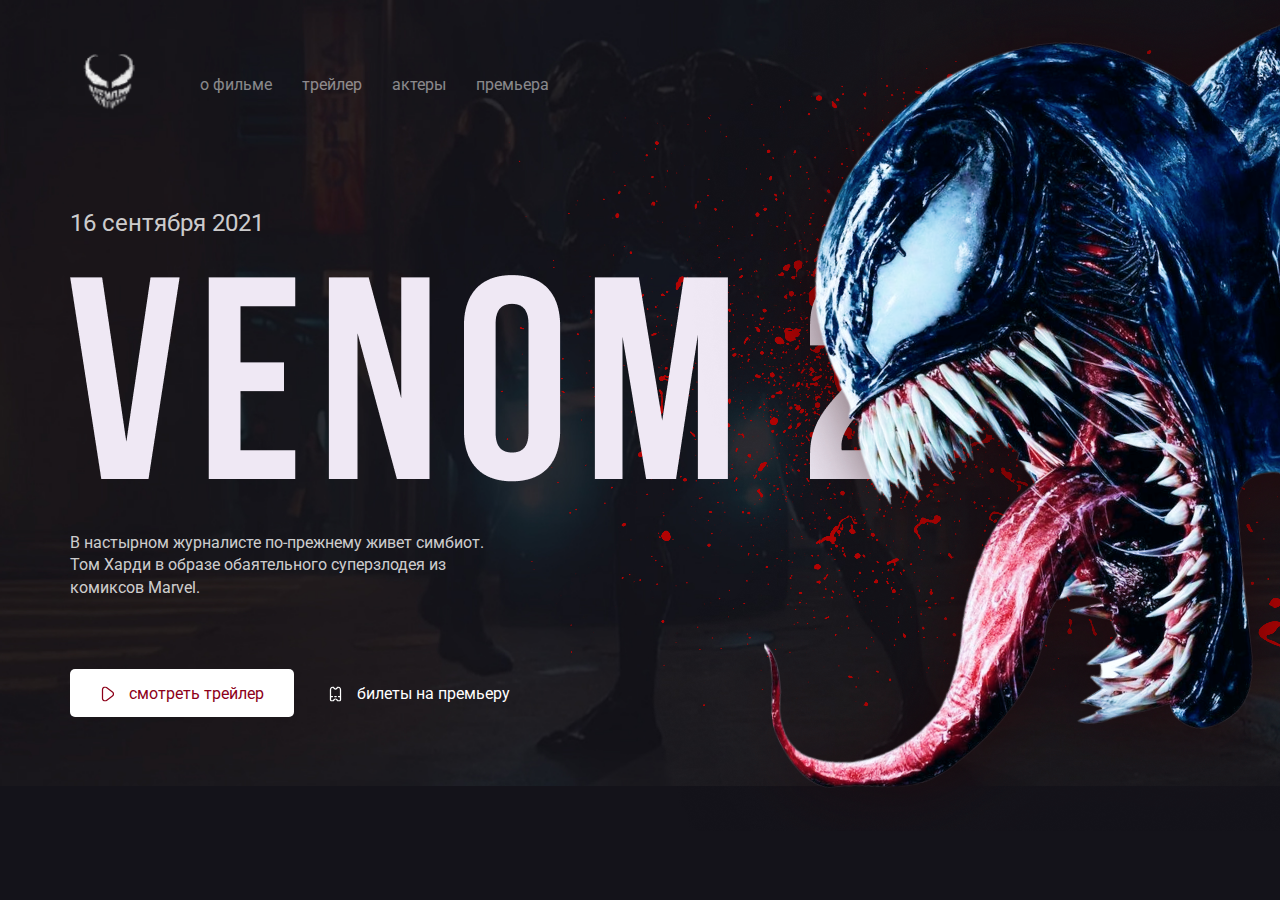
==== index.html @ eff96206 "Cоздала структуру проекта и сверстала шапку сайта" ====
<!DOCTYPE html>
<html lang="ru">
<head>
    <meta charset="UTF-8">
    <meta http-equiv="X-UA-Compatible" content="IE=edge">
    <meta name="viewport" content="width=device-width, initial-scale=1.0">
    <title>Venom 2-сайт о фильме</title>
    <link rel="preconnect" href="https://fonts.gstatic.com">
<link href="https://fonts.googleapis.com/css2?family=Roboto:wght@400;700&display=swap" rel="stylesheet">
    <link rel="stylesheet" href="css/normalize (1).css"/>
    <link rel="stylesheet" href="css/style.css"/>
</head>
<body class="blood">
    <div class="container">
   <header class="header">
    <a href="/" class="logo-link">
  <img width="80" height="85" src="img/logo.png" alt="^..^" class="logo-image">
 </a>
 <nav class="nav">
 <ul class="nav-menu">
    <li class="nav-menu-item">
         <a href="about.html" class="nav-menu-link">о фильме</a>
     </li> 

     <li class="nav-menu-item">
         <a href="trailer.html" class="nav-menu-link">трейлер</a>
     </li>

     <li class="nav-menu-item">
         <a href="actors.html" class="nav-menu-link">актеры</a>
     </li>

     <li class="nav-menu-item">
         <a href="premier.html" class="nav-menu-link">премьера</a>
     </li>
 
 </ul>
 </nav>
</header>
<div class="film">
    <div class="film-text">
        <span class="film-date">16 сентября 2021</span>
        <img  src="img/Venom 2.png"alt="^,,^"class="film-logo"/>
        <p class="film-description">В настырном журналисте по-прежнему живет симбиот. Том Харди в образе обаятельного суперзлодея из комиксов Marvel.</p>
    </div>
    <!--/.film-text-->
    <div class="button-group">
        <button class="button button-primary">
            <img width="15" src="img/play.svg" alt="^,,^" class="button-icon">
            <span class="button-text">смотреть трейлер</span>
        </button>
        <a href="trailer.html" class="button button-link">
            <img width="15"  src="img/ticket.svg" alt="^,,^" class="button-icon">
            <span class="button-text">билеты на премьеру</span>
        </a>
    </div>
</div>
 <!--/.film-->
    </div>
    <!--/.container-->
    <img src="img/venom.png"alt="^,,^"class="venom">
</body>
</html>
---- css/normalize (1).css ----
/*! normalize.css v8.0.1 | MIT License | github.com/necolas/normalize.css */

/* Document
   ========================================================================== */

/**
 * 1. Correct the line height in all browsers.
 * 2. Prevent adjustments of font size after orientation changes in iOS.
 */

html {
  line-height: 1.15; /* 1 */
  -webkit-text-size-adjust: 100%; /* 2 */
}

/* Sections
   ========================================================================== */

/**
 * Remove the margin in all browsers.
 */

body {
  margin: 0;
}

/**
 * Render the `main` element consistently in IE.
 */

main {
  display: block;
}

/**
 * Correct the font size and margin on `h1` elements within `section` and
 * `article` contexts in Chrome, Firefox, and Safari.
 */

h1 {
  font-size: 2em;
  margin: 0.67em 0;
}

/* Grouping content
   ========================================================================== */

/**
 * 1. Add the correct box sizing in Firefox.
 * 2. Show the overflow in Edge and IE.
 */

hr {
  box-sizing: content-box; /* 1 */
  height: 0; /* 1 */
  overflow: visible; /* 2 */
}

/**
 * 1. Correct the inheritance and scaling of font size in all browsers.
 * 2. Correct the odd `em` font sizing in all browsers.
 */

pre {
  font-family: monospace, monospace; /* 1 */
  font-size: 1em; /* 2 */
}

/* Text-level semantics
   ========================================================================== */

/**
 * Remove the gray background on active links in IE 10.
 */

a {
  background-color: transparent;
}

/**
 * 1. Remove the bottom border in Chrome 57-
 * 2. Add the correct text decoration in Chrome, Edge, IE, Opera, and Safari.
 */

abbr[title] {
  border-bottom: none; /* 1 */
  text-decoration: underline; /* 2 */
  text-decoration: underline dotted; /* 2 */
}

/**
 * Add the correct font weight in Chrome, Edge, and Safari.
 */

b,
strong {
  font-weight: bolder;
}

/**
 * 1. Correct the inheritance and scaling of font size in all browsers.
 * 2. Correct the odd `em` font sizing in all browsers.
 */

code,
kbd,
samp {
  font-family: monospace, monospace; /* 1 */
  font-size: 1em; /* 2 */
}

/**
 * Add the correct font size in all browsers.
 */

small {
  font-size: 80%;
}

/**
 * Prevent `sub` and `sup` elements from affecting the line height in
 * all browsers.
 */

sub,
sup {
  font-size: 75%;
  line-height: 0;
  position: relative;
  vertical-align: baseline;
}

sub {
  bottom: -0.25em;
}

sup {
  top: -0.5em;
}

/* Embedded content
   ========================================================================== */

/**
 * Remove the border on images inside links in IE 10.
 */

img {
  border-style: none;
}

/* Forms
   ========================================================================== */

/**
 * 1. Change the font styles in all browsers.
 * 2. Remove the margin in Firefox and Safari.
 */

button,
input,
optgroup,
select,
textarea {
  font-family: inherit; /* 1 */
  font-size: 100%; /* 1 */
  line-height: 1.15; /* 1 */
  margin: 0; /* 2 */
}

/**
 * Show the overflow in IE.
 * 1. Show the overflow in Edge.
 */

button,
input { /* 1 */
  overflow: visible;
}

/**
 * Remove the inheritance of text transform in Edge, Firefox, and IE.
 * 1. Remove the inheritance of text transform in Firefox.
 */

button,
select { /* 1 */
  text-transform: none;
}

/**
 * Correct the inability to style clickable types in iOS and Safari.
 */

button,
[type="button"],
[type="reset"],
[type="submit"] {
  -webkit-appearance: button;
}

/**
 * Remove the inner border and padding in Firefox.
 */

button::-moz-focus-inner,
[type="button"]::-moz-focus-inner,
[type="reset"]::-moz-focus-inner,
[type="submit"]::-moz-focus-inner {
  border-style: none;
  padding: 0;
}

/**
 * Restore the focus styles unset by the previous rule.
 */

button:-moz-focusring,
[type="button"]:-moz-focusring,
[type="reset"]:-moz-focusring,
[type="submit"]:-moz-focusring {
  outline: 1px dotted ButtonText;
}

/**
 * Correct the padding in Firefox.
 */

fieldset {
  padding: 0.35em 0.75em 0.625em;
}

/**
 * 1. Correct the text wrapping in Edge and IE.
 * 2. Correct the color inheritance from `fieldset` elements in IE.
 * 3. Remove the padding so developers are not caught out when they zero out
 *    `fieldset` elements in all browsers.
 */

legend {
  box-sizing: border-box; /* 1 */
  color: inherit; /* 2 */
  display: table; /* 1 */
  max-width: 100%; /* 1 */
  padding: 0; /* 3 */
  white-space: normal; /* 1 */
}

/**
 * Add the correct vertical alignment in Chrome, Firefox, and Opera.
 */

progress {
  vertical-align: baseline;
}

/**
 * Remove the default vertical scrollbar in IE 10+.
 */

textarea {
  overflow: auto;
}

/**
 * 1. Add the correct box sizing in IE 10.
 * 2. Remove the padding in IE 10.
 */

[type="checkbox"],
[type="radio"] {
  box-sizing: border-box; /* 1 */
  padding: 0; /* 2 */
}

/**
 * Correct the cursor style of increment and decrement buttons in Chrome.
 */

[type="number"]::-webkit-inner-spin-button,
[type="number"]::-webkit-outer-spin-button {
  height: auto;
}

/**
 * 1. Correct the odd appearance in Chrome and Safari.
 * 2. Correct the outline style in Safari.
 */

[type="search"] {
  -webkit-appearance: textfield; /* 1 */
  outline-offset: -2px; /* 2 */
}

/**
 * Remove the inner padding in Chrome and Safari on macOS.
 */

[type="search"]::-webkit-search-decoration {
  -webkit-appearance: none;
}

/**
 * 1. Correct the inability to style clickable types in iOS and Safari.
 * 2. Change font properties to `inherit` in Safari.
 */

::-webkit-file-upload-button {
  -webkit-appearance: button; /* 1 */
  font: inherit; /* 2 */
}

/* Interactive
   ========================================================================== */

/*
 * Add the correct display in Edge, IE 10+, and Firefox.
 */

details {
  display: block;
}

/*
 * Add the correct display in all browsers.
 */

summary {
  display: list-item;
}

/* Misc
   ========================================================================== */

/**
 * Add the correct display in IE 10+.
 */

template {
  display: none;
}

/**
 * Add the correct display in IE 10.
 */

[hidden] {
  display: none;
}
---- css/style.css ----
body{
    color: #fff;
    font-family: 'Roboto', sans-serif;
}
.container{
    max-width: 1140px;
    margin: auto;
}
.header{
    display: flex;
    align-items: center;
    padding-top: 40px;
    margin-bottom: 80px;
}
.logo-link{
    display: inline-blocks;
    margin-right: 50px;
}
.nav-menu{
    margin: 0;
    padding: 0;
    list-style: none;
    display: flex;
}
.nav-menu-item{
    margin-right: 30px;
}
.nav-menu-link{
    text-decoration: none;
    color:  rgb(255, 255, 255,0.5);
}
.film-date{
    display: block;
    font-size: 24px;
    line-height: 28px;
    margin-bottom: 38px;
    color:rgb(255, 255, 255,0.8);
}
.film-description {
    margin-top: 45px;
    max-width: 423px;
    font-size: 16px;
    line-height: 140%;
    color: rgba(255,255,255,0.8);
}
.button{
    padding: 15px 30px;
    border: none;
    border-radius: 5px;
    text-decoration: none;
    cursor: pointer;
}
.button-icon,.button-text{
    display: inline-block;
    vertical-align: middle;
}
.button-text{
    font-size: 16px;
    line-height: 16px;
    margin-left: 10px;
}
.button-primary{
    color: rgba(141, 0, 25, 1);
    background-color: #ffff;
}
.button-link{
    color:#fff;
}
.button-group{
    margin-top: 70px;
}
.venom{
    position: absolute;
    top: 0;
    right: 0;
}
.blood{
    background: url("../img/image 3.png")no-repeat top right, #14131a url('../img/image\ 2.jpg')no-repeat center center/110%;
}
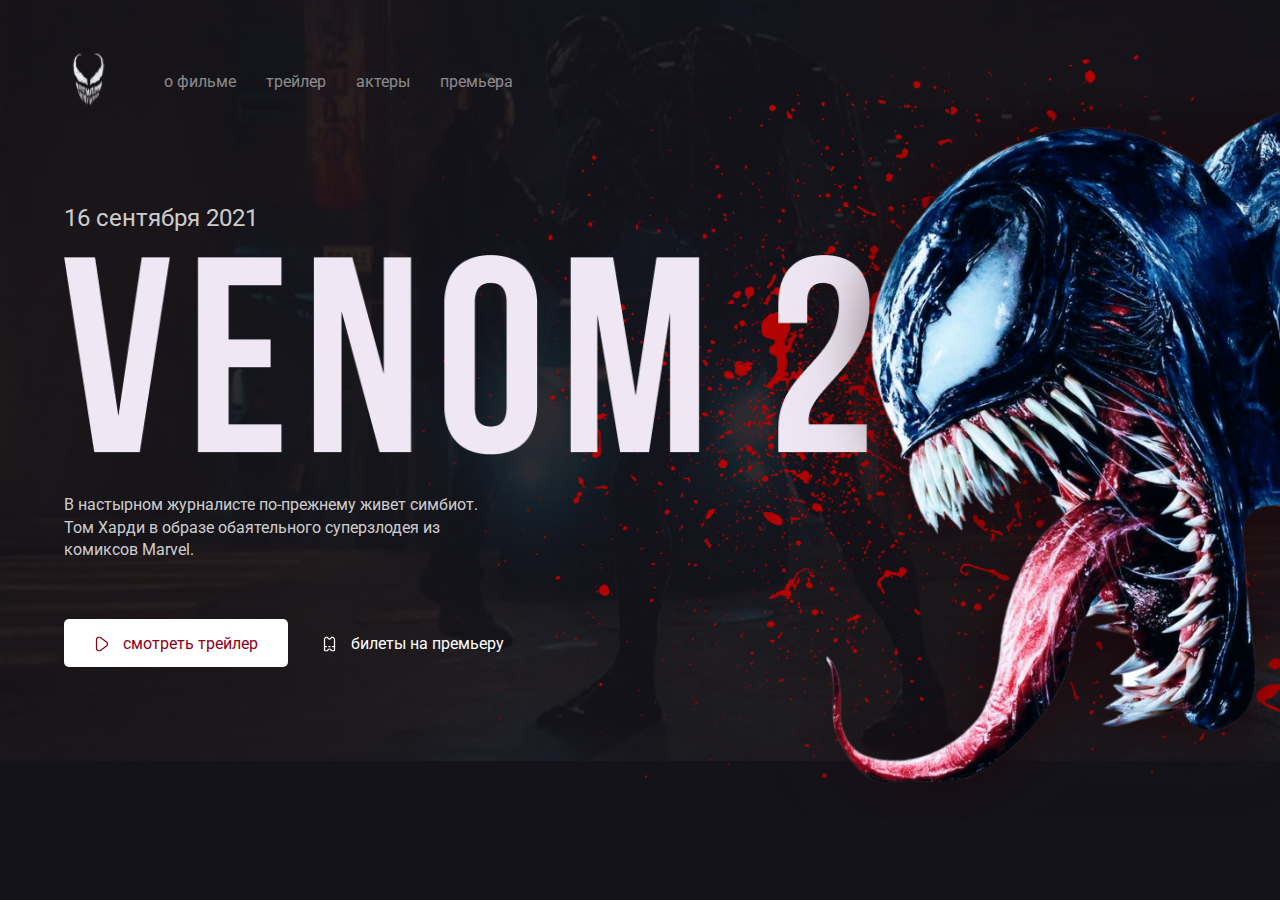
==== commit 7d424af5: "Add files via upload" ====
--- a/index.html
+++ b/index.html
@@ -4,7 +4,7 @@
     <meta charset="UTF-8">
     <meta http-equiv="X-UA-Compatible" content="IE=edge">
     <meta name="viewport" content="width=device-width, initial-scale=1.0">
-    <title>Venom 2-сайт о фильме</title>
+    <title>Главная-Venom 2</title>
     <link rel="preconnect" href="https://fonts.gstatic.com">
 <link href="https://fonts.googleapis.com/css2?family=Roboto:wght@400;700&display=swap" rel="stylesheet">
     <link rel="stylesheet" href="css/normalize (1).css"/>
@@ -14,9 +14,13 @@
     <div class="container">
    <header class="header">
     <a href="/" class="logo-link">
-  <img width="80" height="85" src="img/logo.png" alt="^..^" class="logo-image">
+  <img width="50" height="80" src="img/logo.png" alt="^..^" class="logo-image">
  </a>
  <nav class="nav">
+    <!--<button class="menu-button">
+         <span class="menu-button-text"></span>
+         <img src="img/Frame 3.svg" alt="^,,^" class="meu-btton-icon"
+     </button>--> 
  <ul class="nav-menu">
     <li class="nav-menu-item">
          <a href="about.html" class="nav-menu-link">о фильме</a>
--- a/css/style.css
+++ b/css/style.css
@@ -1,10 +1,19 @@
 body{
+    background-color:#14131a ;
     color: #fff;
     font-family: 'Roboto', sans-serif;
 }
 .container{
-    max-width: 1140px;
+   /* max-width: 1140px;*/
+    width: 90%;
     margin: auto;
+}
+.venom{
+    position: absolute;
+    top: 0;
+    right: 0;
+    max-width: 728px;
+    width: 50%;
 }
 .header{
     display: flex;
@@ -33,15 +42,18 @@
     display: block;
     font-size: 24px;
     line-height: 28px;
-    margin-bottom: 38px;
+    margin-bottom: 2%;
     color:rgb(255, 255, 255,0.8);
 }
 .film-description {
-    margin-top: 45px;
+    margin-top: 3%;
     max-width: 423px;
     font-size: 16px;
     line-height: 140%;
     color: rgba(255,255,255,0.8);
+}
+.film-logo{
+    width: 70%;
 }
 .button{
     padding: 15px 30px;
@@ -67,13 +79,119 @@
     color:#fff;
 }
 .button-group{
-    margin-top: 70px;
+    margin-top: 5%;
 }
+
+.blood{
+    background: url("../img/image 3.png")no-repeat top right/70%, #14131a url('../img/image\ 2.jpg')no-repeat center center/110%;
+}
+.primary-bg{
+    background: #14131a url('../img/image\ 2.jpg')no-repeat center center/110%;
+}
+.content{
+    display: flex;
+}
+.col{
+    flex-basis: 50%;
+}
+.content-title{
+    font-weight: bold;
+    font-size: 40px;
+    line-height: 42px;
+    color:  rgba(255, 255, 255, 0.8);
+    margin-bottom: 20px;
+}
+.content-subtitle{
+   font-size: 20px;
+   line-height: 22px;
+   color: rgba(255, 255, 255, 0.8);
+   margin-bottom: 15px;
+   margin-top: 0;
+}
+.content-text{
+    font-size: 19px;
+    line-height: 140%;
+    color: rgba(255, 255, 255, 0.8);
+    max-width: 423px;
+    margin-bottom: 30px;
+}
+.content .list{
+    list-style-type: none;
+    padding: 0;
+}
+.list-item{
+    line-height: 1,5;
+}
+.colum-2{
+    -webkit-column-count: 2;
+    -moz-column-count: 2;
+    column-count: 2;
+    -webkit-column-gap: 20px;
+    -moz-column-gap: 20px;
+    column-gap: 20px;
+    max-width: 320px;
+}
+.content .trailer{
+    width: 365px;
+    height: 205px;
+    background: url("../img/trailer-cover.jpg")no-repeat center/ contain;
+    border-radius: 5px;
+    display: flex;
+    align-items: center;
+    justify-content: center;
+    margin-top: 33px;
+}
+.trailer .play{
+    width: 45px;
+    height: 45px;
+    border-radius: 50%;
+    border: none;
+    cursor: pointer;
+}
+.trailer .play-icon{
+    transform: translate(1px,2px);
+}
+.poster-wrapper{
+    display: flex;
+    align-items: start;
+}
+.poster{
+    width: 362px;
+    border-radius: 5px;
+    margin-right: 30px;
+}
+.poster-wrapper .content-subtitle{
+    margin-bottom: 5px;
+}
+
+.poster-wrapper .list{
+    margin: 0;
+    margin-bottom: 20px;
+}
+.menu-button{
+    display: none;
+}
+@media (max-width:768px){
+    .blood{
+        background:#14131a;
+    }
+}
+
 .venom{
-    position: absolute;
-    top: 0;
-    right: 0;
+    top: 10%;
 }
-.blood{
-    background: url("../img/image 3.png")no-repeat top right, #14131a url('../img/image\ 2.jpg')no-repeat center center/110%;
+@media (max-width:576px){
+    .nav-menu{
+        display: none;
+    }
+    .menu-button{
+        display: flex;
+        align-items: center;
+        justify-content: center;
+        padding: 10px;
+        border:none;
+        background-color:#14131a;
+        cursor: pointer;
+        color: #fff;
+    }
 }